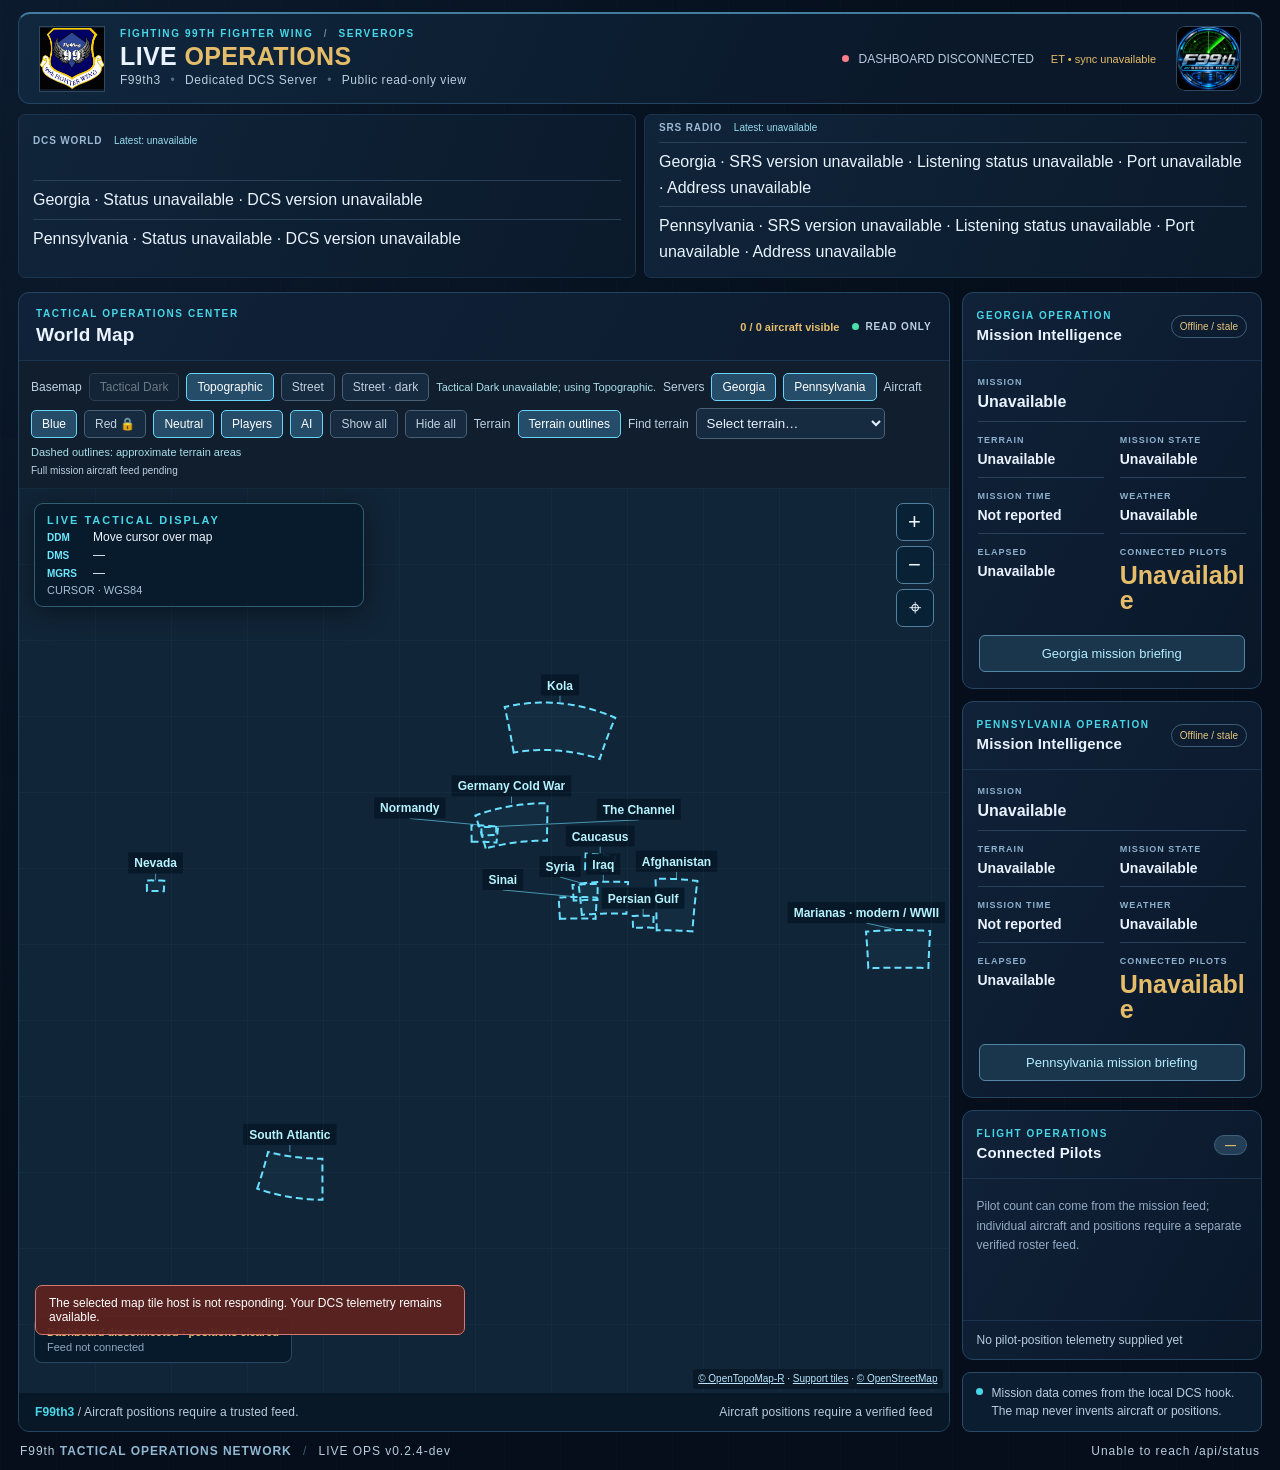
==== index.html @ 7acd41da "Publish Live Ops dashboard, telemetry hooks and Windows launcher" ====
<!doctype html>
<html lang="en">
<head>
  <meta charset="utf-8">
  <meta name="viewport" content="width=device-width,initial-scale=1">
  <meta name="theme-color" content="#06101d">
  <meta name="description" content="F99th Fighting 99th Fighter Wing — read-only operations dashboard">
  <title>F99th | Live Operations v0.2.4-dev</title>
  <link rel="stylesheet" href="/style.css">
  <script src="/terrain-outlines.js" defer></script>
  <script src="/mgrs.js" defer></script>
  <script src="/coordinates.js" defer></script>
  <script src="/app.js" defer></script>
</head>
<body>
<div class="app-shell">
  <header class="masthead">
    <div class="identity">
      <div class="brand-logo" aria-label="F99th squadron emblem">
        <img src="/assets/f99th-patch.jpg" alt="Original F99th squadron patch">
        <span class="logo-fallback">F<span>99</span>th</span>
      </div>
      <div class="masthead-titles">
        <div class="overline">FIGHTING 99TH FIGHTER WING <span class="slash">/</span> SERVEROPS</div>
        <h1>LIVE <em>OPERATIONS</em></h1>
        <div class="subline">F99th3 <span>•</span> Dedicated DCS Server <span>•</span> Public read-only view</div>
      </div>
    </div>
    <div class="masthead-right">
      <div class="link-health"><span class="light" id="connection-light"></span><span id="connection-state">Connecting to F99th3</span><small id="clock">--:--:--</small></div>
      <div class="bot-logo" aria-label="F99th ServerOps bot graphic">
        <img src="/assets/serverops-bot.png" alt="F99th ServerOps bot logo">
        <span class="bot-fallback">SERVER<br>OPS</span>
      </div>
    </div>
  </header>

  <section class="services" aria-label="Server health">
    <div class="service"><span class="service-label">DCS WORLD <a id="dcs-latest" class="release-version" href="https://www.digitalcombatsimulator.com/en/news/changelog/" target="_blank" rel="noopener">Latest: checking…</a></span><div id="dcs-details" class="service-details">Checking both servers…</div></div>
    <div class="service"><span class="service-label">SRS RADIO <a id="srs-latest" class="release-version" href="https://github.com/ciribob/DCS-SimpleRadioStandalone/releases/latest" target="_blank" rel="noopener">Latest: checking…</a></span><div id="srs-details" class="service-details">Checking both servers…</div></div>
  </section>

  <main class="operations-layout">
    <section class="map-panel" aria-label="Large tactical map">
      <div class="panel-top map-top">
        <div><div class="eyebrow">TACTICAL OPERATIONS CENTER</div><h2>World Map</h2></div>
        <div class="map-heading-right"><span class="map-data-label" id="map-data-label">Telemetry pending</span><span class="view-live"><span class="blink-dot"></span>READ ONLY</span></div>
      </div>
      <div class="layer-toolbar" aria-label="Map layers">
        <span>Basemap</span><button type="button" data-basemap="tactical" aria-pressed="false" disabled title="CARTO configuration loading">Tactical Dark</button><button type="button" data-basemap="topo" aria-pressed="true">Topographic</button><button type="button" data-basemap="street" aria-pressed="false">Street</button><button type="button" data-basemap="dark" aria-pressed="false">Street · dark</button><span id="carto-status" class="terrain-legend"></span>
        <span>Servers</span><button type="button" data-site="georgia" aria-pressed="true">Georgia</button><button type="button" data-site="pennsylvania" aria-pressed="true">Pennsylvania</button>
        <span>Aircraft</span><button type="button" data-filter="blue" aria-pressed="true">Blue</button><button type="button" data-filter="red" aria-pressed="false">Red 🔒</button><button type="button" data-filter="neutral" aria-pressed="true">Neutral</button><button type="button" data-filter="players" aria-pressed="true">Players</button><button type="button" data-filter="ai" aria-pressed="true">AI</button><button type="button" id="aircraft-all">Show all</button><button type="button" id="aircraft-none">Hide all</button>
        <span>Terrain</span><button type="button" id="terrain-toggle" aria-pressed="true">Terrain outlines</button><label for="terrain-select">Find terrain</label><select id="terrain-select"><option value="">Select terrain…</option></select><span class="terrain-legend">Dashed outlines: approximate terrain areas</span>
        <span id="terrain-label-note" class="terrain-legend"></span><small id="aircraft-scope">Full mission aircraft feed pending</small>
      </div>
      <div id="map" class="map-viewport" role="region" tabindex="0" aria-label="Interactive world map. Arrow keys pan, plus and minus zoom, Home recenters. Drag to pan or scroll to zoom.">
        <div class="geo-map" id="geo-map" aria-label="OpenTopoMap geographic basemap"></div>
        <div class="map-grid" aria-hidden="true"></div>
        <div id="tile-warning" class="tile-warning" hidden>The geographic map is loading…</div>
        <button type="button" id="map-fallback" hidden>Use Street · dark instead</button><div class="map-planes" id="map-planes"></div>
        <div class="map-overlay-head"><span class="overlay-kicker">LIVE TACTICAL DISPLAY</span><div class="cursor-row"><b>DDM</b><span id="map-coordinate">Move cursor over map</span></div><div class="cursor-row"><b>DMS</b><span id="map-dms">—</span></div><div class="cursor-row"><b>MGRS</b><span id="map-mgrs">—</span></div><span>CURSOR · WGS84</span></div>
        <div class="map-overlay-bottom"><span class="map-signal" id="map-signal">Awaiting mission telemetry</span><span class="map-timing" id="map-updated">Feed not connected</span></div>
        <div class="map-controls"><button type="button" id="zoom-in" aria-label="Zoom map in">+</button><button type="button" id="zoom-out" aria-label="Zoom map out">−</button><button type="button" id="map-home" aria-label="Recenter map">⌖</button></div>
        <div class="osm-credit" id="map-credit"><a href="https://github.com/sletuffe/OpenTopoMap" target="_blank" rel="noopener">© OpenTopoMap-R</a> · <a href="https://openmaps.fr/donate" target="_blank" rel="noopener">Support tiles</a> · <a href="https://www.openstreetmap.org/copyright" target="_blank" rel="noopener">© OpenStreetMap</a></div>
      </div>
      <div class="map-footer"><span><b class="cyan">F99th3</b> / <span id="map-source-footer">Aircraft positions require a trusted feed.</span></span><span id="map-data-footer">Aircraft positions require a verified feed</span></div>
    </section>

    <aside class="intel-column">
<section class="intel-panel"><div class="panel-top"><div><div class="eyebrow">GEORGIA OPERATION</div><h2>Mission Intelligence</h2></div><span class="feed-tag" id="georgia-feed">Awaiting feed</span></div><div class="mission-data"><div class="datum mission-field"><span>MISSION</span><strong id="georgia-mission">—</strong></div><div class="datum "><span>TERRAIN</span><strong id="georgia-terrain">—</strong></div><div class="datum "><span>MISSION STATE</span><strong id="georgia-state">—</strong></div><div class="datum "><span>MISSION TIME</span><strong id="georgia-clock">—</strong></div><div class="datum "><span>WEATHER</span><strong id="georgia-weather">—</strong></div><div class="datum "><span>ELAPSED</span><strong id="georgia-elapsed">—</strong></div><div class="datum "><span>CONNECTED PILOTS</span><strong id="georgia-count" class=large-count>—</strong></div></div><a class="brief-link" href="/briefings?server=georgia">Georgia mission briefing</a></section>
<section class="intel-panel"><div class="panel-top"><div><div class="eyebrow">PENNSYLVANIA OPERATION</div><h2>Mission Intelligence</h2></div><span class="feed-tag" id="pennsylvania-feed">Awaiting feed</span></div><div class="mission-data"><div class="datum mission-field"><span>MISSION</span><strong id="pennsylvania-mission">—</strong></div><div class="datum "><span>TERRAIN</span><strong id="pennsylvania-terrain">—</strong></div><div class="datum "><span>MISSION STATE</span><strong id="pennsylvania-state">—</strong></div><div class="datum "><span>MISSION TIME</span><strong id="pennsylvania-clock">—</strong></div><div class="datum "><span>WEATHER</span><strong id="pennsylvania-weather">—</strong></div><div class="datum "><span>ELAPSED</span><strong id="pennsylvania-elapsed">—</strong></div><div class="datum "><span>CONNECTED PILOTS</span><strong id="pennsylvania-count" class=large-count>—</strong></div></div><a class="brief-link" href="/briefings?server=pennsylvania">Pennsylvania mission briefing</a></section>
      <section class="intel-panel pilots-panel">
        <div class="panel-top"><div><div class="eyebrow">FLIGHT OPERATIONS</div><h2>Connected Pilots</h2></div><span class="count-pill" id="roster-count">—</span></div>
        <div id="roster" class="roster"><p class="empty-roster">Awaiting verified roster feed. Mission pilot count may still be available.</p></div>
        <div class="roster-footer" id="roster-note">Read-only • No individual identities shown without a trusted feed</div>
      </section>
      <section class="tiny-note"><span class="note-light"></span><span>Mission data comes from the local DCS hook. The map never invents aircraft or positions.</span></section>
    </aside>
  </main>
  <footer class="site-footer"><span>F99th <b>TACTICAL OPERATIONS NETWORK</b> <span class="sep">/</span> LIVE OPS v0.2.4-dev</span><span id="last-check">First update pending</span></footer>
</div>
<dialog id="red-dialog" aria-labelledby="red-title"><h2 id="red-title">Unlock red aircraft</h2><p>Enter the red coalition password.</p><label>Password <input id="red-password" type="password" autocomplete="off"></label><p id="red-error" role="alert"></p><button type="button" id="red-unlock">Unlock</button><button type="button" id="red-cancel">Cancel</button></dialog>
</body>
</html>
---- style.css ----
:root{color-scheme:dark;--bg:#050e1a;--panel:#0d1b2d;--panel2:#112238;--line:#234562;--line2:#1a3450;--fg:#eaf3ff;--dim:#91a8c1;--cyan:#48d7e8;--gold:#e5bd6a;--green:#4bdfa8;--red:#fa7f8a;--warn:#f2c978}
*{box-sizing:border-box}html,body{margin:0;min-height:100%;font-family:Segoe UI,Inter,Arial,sans-serif;background:var(--bg);color:var(--fg)}body{background-image:radial-gradient(ellipse at top left,#12274180,transparent 58%),linear-gradient(90deg,#ffffff03 1px,transparent 1px);background-size:auto,56px 56px}button{font:inherit}.app-shell{max-width:2160px;margin:0 auto;padding:12px 18px 0}
.masthead{height:92px;border:1px solid var(--line);border-top:2px solid #427da0;background:linear-gradient(115deg,#10273e,#0a1829 75%);border-radius:12px;display:flex;align-items:center;justify-content:space-between;padding:11px 20px;gap:20px}
.identity{display:flex;align-items:center;gap:15px;min-width:0}.brand-logo{width:66px;height:66px;border-radius:50%;border:1px solid #6b8dac66;background:#0b192a;display:grid;place-items:center;flex-shrink:0;overflow:hidden;position:relative}.brand-logo img{position:absolute;inset:0;width:100%;height:100%;object-fit:contain;background:#0b1825;z-index:1}.brand-logo img[hidden]{display:none}.logo-fallback{font-size:15px;font-weight:850;color:var(--gold);letter-spacing:-.07em}.logo-fallback span{font-size:19px}
.overline,.eyebrow{font-size:10px;color:var(--cyan);letter-spacing:.16em;font-weight:750}.slash{color:#64819f;margin:0 6px}.masthead h1{font-size:25px;margin:3px 0 1px;line-height:1.15;letter-spacing:.015em}.masthead h1 em{font-style:normal;color:var(--gold)}.subline{font-size:11px;color:var(--dim);letter-spacing:.045em}.subline span{color:#50718f;padding:0 6px}.masthead-right{display:flex;align-items:center;gap:20px;flex-shrink:0}.link-health{display:flex;align-items:center;gap:9px;color:#b8ccdf;font-size:12px}.link-health small{font-size:11px;color:var(--gold);padding-left:8px;font-variant-numeric:tabular-nums}.light,.service-light,.blink-dot,.note-light{width:7px;height:7px;border-radius:100%;display:inline-block;background:#70859e;flex-shrink:0}.light.up,.service-light.up{background:var(--green);box-shadow:0 0 12px #4bdfa87f}.light.down,.service-light.down{background:var(--red)}.service-light.warn,.light.warn{background:var(--warn)}.bot-logo{width:65px;height:65px;border:1px solid #6685a35b;border-radius:9px;display:grid;place-items:center;position:relative;background:#10263e;overflow:hidden}.bot-logo img{position:absolute;inset:0;width:100%;height:100%;object-fit:contain;background:#10263e;z-index:1}.bot-logo img[hidden]{display:none}.bot-fallback{text-align:center;font-size:11px;font-weight:900;line-height:1.1;letter-spacing:.07em;color:var(--gold)}
.services{display:grid;grid-template-columns:repeat(4,minmax(0,1fr));gap:8px;margin:10px 0}.service{display:flex;align-items:center;gap:9px;min-height:46px;padding:7px 14px;border:1px solid var(--line2);background:linear-gradient(110deg,#10243a,#0b1a2b);border-radius:7px;min-width:0}.service-label{font-weight:750;color:#9db9d4;font-size:10px;letter-spacing:.085em;white-space:nowrap}.service strong{margin-left:auto;font-size:12px;color:#d9ecff;white-space:nowrap;font-weight:650}.service strong.off{color:#e79aa5}.service strong.unknown{color:#9db3c6}
.operations-layout{display:grid;grid-template-columns:minmax(0,3.1fr) minmax(270px,1fr);gap:12px;align-items:stretch;min-height:calc(100vh - 201px)}.map-panel,.intel-panel{border:1px solid var(--line);background:linear-gradient(120deg,#102239,#0a1729);border-radius:11px;overflow:hidden;min-width:0}.map-panel{display:flex;flex-direction:column;min-height:610px}.panel-top{display:flex;align-items:center;justify-content:space-between;gap:9px;padding:16px 17px 13px;border-bottom:1px solid var(--line2);min-height:74px}.panel-top h2{margin:5px 0 0;font-size:17px;letter-spacing:.01em}.map-top{padding:12px 17px;min-height:68px}.map-top h2{font-size:19px}.tiny-muted{font-weight:400;color:#7f99b3;font-size:12px}.map-heading-right{display:flex;align-items:center;gap:13px}.map-data-label{font-size:11px;color:var(--gold);font-weight:650}.view-live{font-size:10px;letter-spacing:.09em;font-weight:750;color:#bbd0e5;white-space:nowrap}.blink-dot{background:var(--green);margin-right:6px}
.map-viewport{position:relative;isolation:isolate;flex:1;min-height:510px;overflow:hidden;background:#101f2e;touch-action:none;cursor:grab}.map-viewport:active{cursor:grabbing}.map-tiles{position:absolute;inset:0;z-index:-2;overflow:hidden}.tile{position:absolute;width:256px;height:256px;user-select:none;pointer-events:none;filter:grayscale(.23) brightness(.64) contrast(1.19) saturate(.67)}.map-tiles:after{content:"";position:absolute;inset:0;pointer-events:none;background:linear-gradient(150deg,#01122233,#092b4666);z-index:1}.map-grid{position:absolute;inset:0;pointer-events:none;background-image:linear-gradient(#61c8ec0b 1px,transparent 1px),linear-gradient(90deg,#61c8ec0b 1px,transparent 1px);background-size:76px 76px;z-index:0}.map-planes{position:absolute;inset:0;z-index:2;pointer-events:none}.plane-pin{position:absolute;transform:translate(-50%,-50%);border:1px solid #addff5;background:#164467ee;color:#fff;padding:5px 7px;border-radius:8px;font-size:12px;white-space:nowrap;box-shadow:0 4px 16px #0009;pointer-events:auto}.plane-pin.red{background:#732b37ee;border-color:#fc8e9c}.plane-pin.blue{background:#164467ee}.plane-pin small{display:block;color:#b7d4e6;font-size:9px}.plane-pin:before{content:"✈";color:var(--gold);margin-right:5px;font-size:15px}
.map-overlay-head{position:absolute;left:15px;top:15px;z-index:2;display:flex;flex-direction:column;gap:4px;max-width:70%;border:1px solid #68b6d36e;background:#071a2bdc;padding:12px 16px;border-radius:9px;box-shadow:0 4px 28px #0007;pointer-events:none}.map-overlay-head strong{font-size:18px;letter-spacing:.06em}.map-overlay-head span:last-child{font-size:11px;color:#a9c1d5;font-variant-numeric:tabular-nums}.overlay-kicker{font-size:9px;letter-spacing:.18em;color:var(--cyan);font-weight:850}.map-overlay-bottom{position:absolute;left:15px;bottom:30px;z-index:2;display:flex;flex-direction:column;gap:3px;padding:9px 12px;border:1px solid #45718f88;background:#071a2be9;border-radius:8px;font-size:11px;color:#cddded;pointer-events:none}.map-signal{color:var(--gold);font-weight:750}.map-timing{color:var(--dim)}.map-controls{position:absolute;right:15px;top:15px;z-index:3;display:flex;flex-direction:column;gap:5px}.map-controls button{width:38px;height:38px;border:1px solid #537f9e;background:#092135ea;color:#eef5ff;border-radius:7px;font-size:22px;cursor:pointer}.map-controls button:hover{background:#17476a}.osm-credit{position:absolute;right:6px;bottom:4px;z-index:3;font-size:10px;color:#f2f7fa;background:#12202aaf;padding:3px 5px;border-radius:3px}.osm-credit a{color:#b7e5ff}.map-footer{background:#091827;color:#97b0c7;display:flex;justify-content:space-between;gap:12px;font-size:10px;padding:10px 16px;letter-spacing:.01em}.map-footer>span:last-child{white-space:nowrap}.cyan{color:var(--cyan)}
.intel-column{display:flex;flex-direction:column;gap:12px;min-width:0}.intel-panel{flex:0 0 auto}.intel-panel .panel-top{min-height:68px;padding:11px 14px}.intel-panel .panel-top h2{font-size:15px}.feed-tag{border:1px solid #3c5e7a;border-radius:14px;padding:5px 8px;color:#e6c57e;font-size:10px;white-space:nowrap}.feed-tag.up{color:var(--green);border-color:#376a65}.mission-data{padding:3px 15px 12px;display:grid;grid-template-columns:1fr 1fr;column-gap:16px}.datum{display:flex;flex-direction:column;gap:6px;border-bottom:1px solid #29415b;padding:13px 0 10px;min-width:0}.datum span{font-weight:800;letter-spacing:.11em;font-size:9px;color:#8cb0ce}.datum strong{font-weight:640;font-size:14px;overflow-wrap:anywhere}.datum.mission-field{grid-column:span 2}.datum.mission-field strong{font-size:16px}.datum:nth-last-child(-n+2){border-bottom:0}.datum .large-count{font-size:25px;color:var(--gold);line-height:1}
.pilots-panel{flex:1;min-height:250px;display:flex;flex-direction:column}.roster{min-height:140px;overflow-y:auto;flex:1;padding:4px 0}.empty-roster{margin:14px;color:#93abc4;font-size:12px;line-height:1.6}.roster-row{border-bottom:1px solid #1d3b57;padding:10px 14px;display:flex;align-items:center;justify-content:space-between;gap:12px}.roster-row strong{font-size:12px}.roster-row span{font-size:10px;color:#92acc7}.roster-row.red{border-left:3px solid var(--red)}.roster-row.blue{border-left:3px solid #3caef9}.roster-footer{border-top:1px solid var(--line2);padding:10px 14px;color:#829db6;font-size:10px;line-height:1.5}.count-pill{border-radius:16px;background:#243e56;border:1px solid #3e607d;color:var(--gold);font-weight:800;padding:3px 10px;font-size:11px}.tiny-note{border:1px solid #294b67;border-radius:8px;background:#0b1e31;display:flex;align-items:start;gap:9px;color:#a8bdce;font-size:11px;padding:11px 13px;line-height:1.45}.tiny-note .note-light{background:var(--cyan);margin-top:4px}
.site-footer{padding:10px 2px;color:#708ba4;font-size:10px;letter-spacing:.08em;display:flex;justify-content:space-between;gap:10px}.site-footer b{color:#90b8d2}.site-footer .sep{padding:0 7px;color:#405d74}
@media(max-width:1080px){.operations-layout{grid-template-columns:minmax(0,2fr) minmax(260px,1fr)}.service{padding:7px 8px;gap:7px}.service-label{font-size:9px}.service strong{font-size:11px}.map-footer>span:last-child{display:none}}
@media(max-width:800px){.app-shell{padding:8px}.masthead{height:auto;min-height:84px;padding:10px}.brand-logo{width:55px;height:55px}.masthead h1{font-size:19px}.overline{font-size:8px}.subline{font-size:10px}.link-health small{display:none}.bot-logo{width:48px;height:48px}.services{grid-template-columns:repeat(2,minmax(0,1fr))}.operations-layout{grid-template-columns:1fr}.map-panel{min-height:580px}.map-viewport{min-height:460px}.intel-column{display:grid;grid-template-columns:1fr 1fr;gap:8px}.pilots-panel{min-height:270px}.tiny-note{grid-column:1/-1}.site-footer{flex-wrap:wrap}}
@media(max-width:560px){.masthead-right{gap:7px}.link-health{font-size:10px}.link-health #connection-state{max-width:93px}.overline{font-size:8px}.masthead h1{font-size:17px}.subline{font-size:9px}.brand-logo{width:45px;height:45px}.bot-logo{width:42px;height:42px}.services{gap:5px}.service{padding:7px 8px}.service-label{font-size:8px}.service strong{font-size:10px}.operations-layout{gap:8px}.map-panel{min-height:550px}.map-top .view-live{display:none}.map-viewport{min-height:440px}.intel-column{display:flex}.map-overlay-head strong{font-size:15px}.map-footer{font-size:9px}.site-footer{font-size:9px}}

/* v0.2.1: visible map-tile error, but no interruption to telemetry */
.tile-warning{position:absolute;z-index:14;bottom:58px;left:16px;max-width:min(430px,calc(100% - 32px));padding:10px 13px;background:rgba(92,34,31,.95);color:#fff;border:1px solid #d6796f;border-radius:7px;font-size:12px;pointer-events:none}
.tile-warning[hidden]{display:none!important}

/* v0.2.2: MapLibre + OpenFreeMap. Retain F99th mission overlays and controls. */
.geo-map{position:absolute;inset:0;z-index:0;background:#102537}
.geo-map .maplibregl-canvas{outline:none}
.map-grid{z-index:1}
.map-planes{display:none}
.map-overlay-head,.map-overlay-bottom{z-index:5}
.map-controls{z-index:8}
.osm-credit{z-index:9}
.geo-map .plane-pin{pointer-events:auto;cursor:pointer}

/* v0.2.3: dependency-free raster map. Browser fetches only visible map tiles. */
.geo-map{overflow:hidden;z-index:0;background:#112538}
.raster-tile-layer{position:absolute;inset:0;pointer-events:none;will-change:transform}
.map-raster-tile{position:absolute;width:256px;height:256px;max-width:none;user-select:none;pointer-events:none;filter:grayscale(.23) brightness(.71) contrast(1.16) saturate(.75)}
.map-viewport{touch-action:none}
.map-planes{display:block;pointer-events:none;z-index:4;will-change:transform}
.map-planes .plane-pin{transform:translate(-50%,-100%);background:#123958e8;padding:6px 9px;border-radius:7px;max-width:140px;box-shadow:0 3px 14px #000b}
.map-planes .plane-pin.red{background:#6d2738ee}
.osm-credit{background:#0b1926e7;max-width:calc(100% - 12px);line-height:1.4}

.plane-pin:before{content:none}.heading-arrow{display:inline-block;margin-right:6px;color:var(--gold);font-size:20px;line-height:1}.flight-details{display:block;color:#b7d4e6;font-size:10px;margin-top:5px}

.layer-toolbar{display:flex;flex-wrap:wrap;gap:7px;align-items:center;padding:12px;background:#101e2e;color:#bed1e2;font-size:12px}.layer-toolbar button{background:#172b40;color:#c1d2df;border:1px solid #486078;border-radius:5px;padding:6px 10px;cursor:pointer}.layer-toolbar button[aria-pressed=true]{background:#254c68;border-color:#69d4fa;color:white}.layer-toolbar small{flex-basis:100%}.dark-basemap .map-raster-tile{filter:invert(1) hue-rotate(180deg) brightness(.75) saturate(.6)}

.services{grid-template-columns:repeat(2,minmax(0,1fr))}.pilot-location{cursor:pointer;text-decoration:underline;text-underline-offset:3px}.pilot-location:focus-visible{outline:2px solid var(--cyan);outline-offset:3px}

.service{flex-wrap:wrap}.service small{flex-basis:100%;text-align:right;color:#b7d4e6}dialog{background:#112438;color:#e8f2ff;border:1px solid #7a9bb6;border-radius:12px;padding:24px;max-width:360px}dialog::backdrop{background:#000a}dialog input{display:block;margin:12px 0;padding:8px}dialog button{padding:8px 15px;margin-right:8px;cursor:pointer}#red-error{color:#ffb1b1}

.plane-pin.pennsylvania{outline:2px solid #f5c96b;outline-offset:2px}
.service-details{width:100%;line-height:1.6}.service-row{padding:6px 0;border-top:1px solid #284158;overflow-wrap:anywhere}.brief-nav{display:flex;flex-wrap:wrap;gap:20px;padding:12px 2px}.brief-nav a,.brief-link,.briefing-page>a{color:#82e4ff}.brief-link{display:block;padding:0 16px 16px}.briefing-page{max-width:1100px}.briefing-card{padding:24px;margin:16px 0}.briefing-text{white-space:pre-wrap;overflow-wrap:anywhere;line-height:1.7}.intel-column{overflow:visible}

.brief-nav button{background:#254c68;color:#e8f2ff;border:1px solid #69d4fa;border-radius:6px;padding:10px 16px;font:inherit;cursor:pointer}.brief-nav{align-items:center}#briefing-choices:not([hidden]){display:flex;gap:12px;flex-wrap:wrap}#briefing-choices a{padding:10px 14px;border:1px solid #486078;border-radius:6px;background:#172b40;text-decoration:none}.brief-nav button:focus-visible,#briefing-choices a:focus-visible{outline:2px solid #82e4ff;outline-offset:3px}
.terrain-outlines{position:absolute;inset:0;z-index:2;pointer-events:none}.terrain-legend{font-size:11px;color:#a9dfeb}.layer-toolbar select{background:#172b40;color:#e8f2ff;border:1px solid #486078;border-radius:5px;padding:6px;max-width:220px}
.roster-footer,.map-footer,.site-footer,.tiny-note,.subline{font-size:12px;line-height:1.5;color:#b8cddd}.map-viewport:focus-visible{outline:2px solid #82e4ff;outline-offset:-3px}.flight-details{font-size:12px}.overlay-kicker{font-size:11px}
#map-fallback{position:absolute;z-index:10;left:16px;bottom:85px;background:#183c55;color:#fff;border:1px solid #82e4ff;border-radius:6px;padding:10px;cursor:pointer}.layer-toolbar button:disabled{opacity:.5;cursor:not-allowed}

.cursor-row{display:grid;grid-template-columns:38px 1fr;gap:8px;align-items:baseline;font-variant-numeric:tabular-nums}.cursor-row b{font-size:10px;color:#6ee8ff}.map-overlay-head .cursor-row span{font-size:12px;color:#eef5ff;letter-spacing:0;white-space:nowrap}.map-overlay-head{max-width:calc(100% - 82px);padding:10px 12px}@media(max-width:560px){.map-overlay-head{left:8px;padding:8px}.cursor-row{grid-template-columns:30px 1fr;gap:4px}.map-overlay-head .cursor-row span{font-size:10px}}

.map-overlay-head{width:330px;box-sizing:border-box}

.brand-logo{border-radius:0}.brief-link{margin:0 16px 16px;padding:10px 12px;border:1px solid #5486a3;border-radius:6px;background:#19364d;color:#b5edff;text-decoration:none;text-align:center;font-size:13px}.brief-link:hover{background:#244d67}.brief-link:focus-visible{outline:2px solid #6ee8ff;outline-offset:3px}.release-version{color:#99ddf1;font-weight:500;text-decoration:none;letter-spacing:0;margin-left:8px}.release-version:hover{text-decoration:underline}.services{margin-bottom:14px}
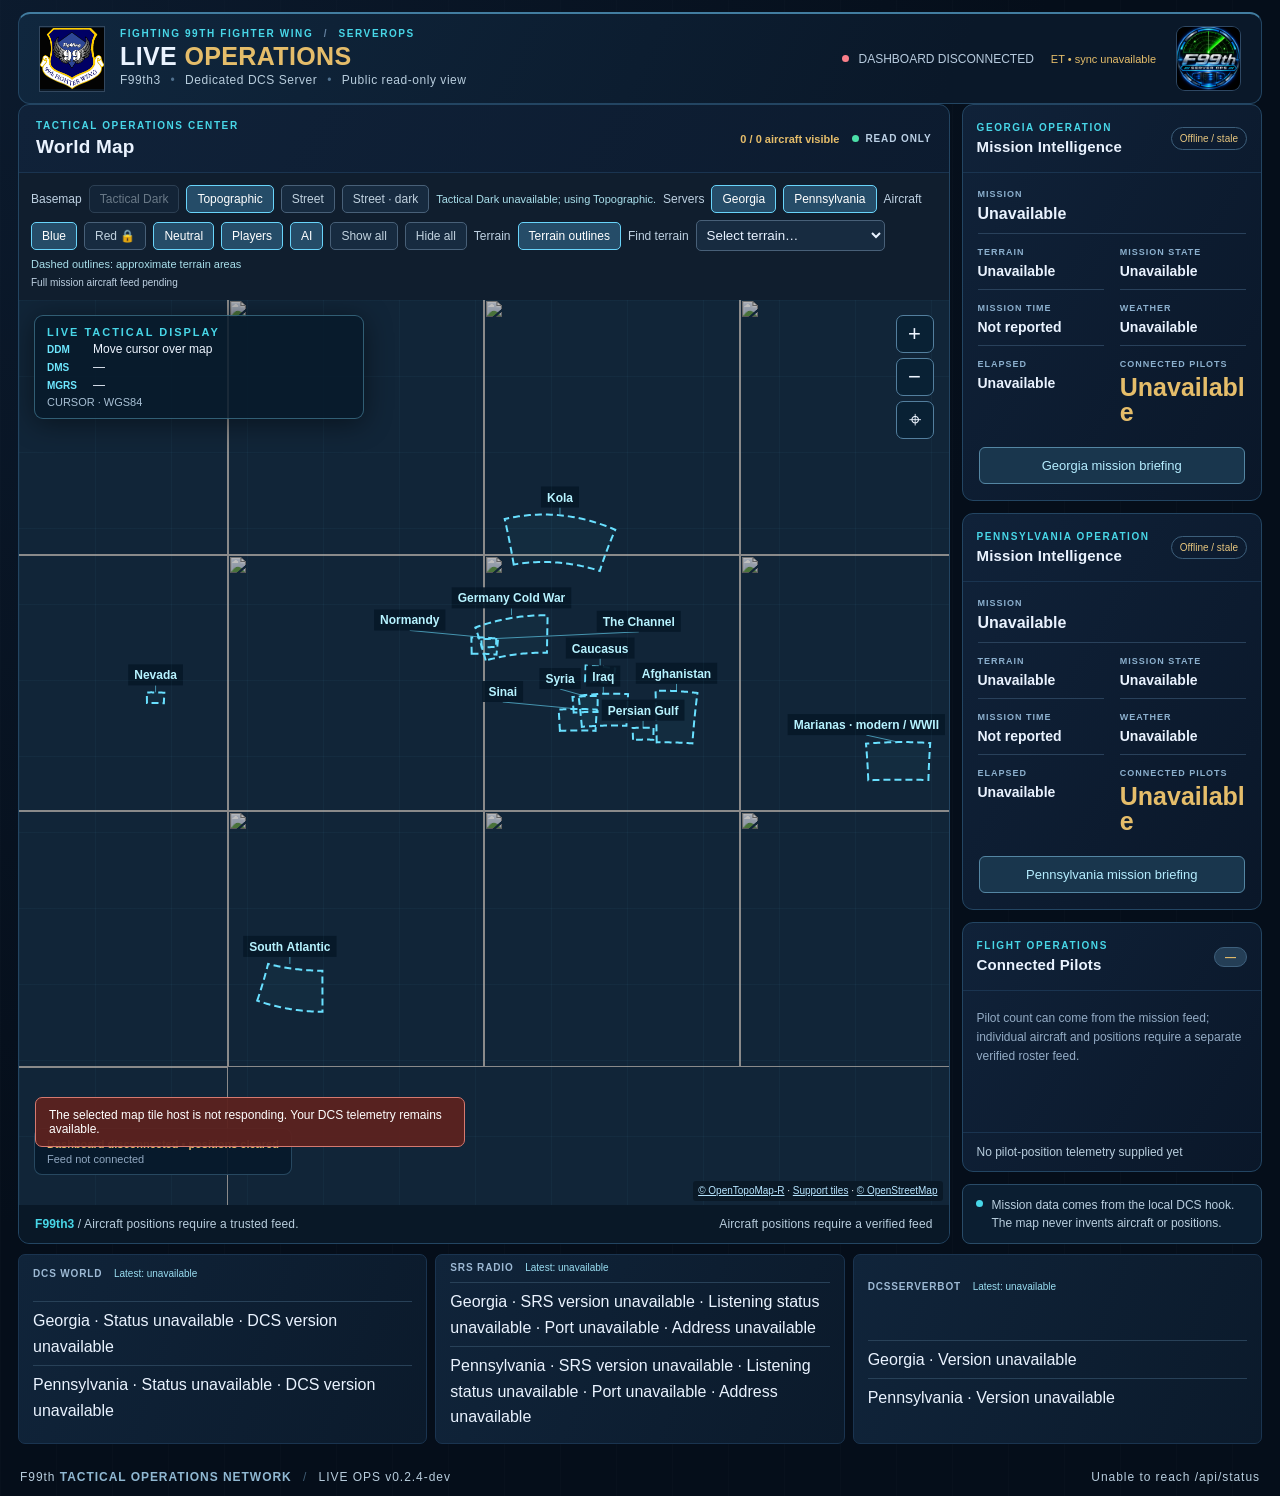
==== commit a863781a: "Show server health and DCSServerBot versions below the map" ====
--- a/index.html
+++ b/index.html
@@ -34,11 +34,6 @@
       </div>
     </div>
   </header>
-
-  <section class="services" aria-label="Server health">
-    <div class="service"><span class="service-label">DCS WORLD <a id="dcs-latest" class="release-version" href="https://www.digitalcombatsimulator.com/en/news/changelog/" target="_blank" rel="noopener">Latest: checking…</a></span><div id="dcs-details" class="service-details">Checking both servers…</div></div>
-    <div class="service"><span class="service-label">SRS RADIO <a id="srs-latest" class="release-version" href="https://github.com/ciribob/DCS-SimpleRadioStandalone/releases/latest" target="_blank" rel="noopener">Latest: checking…</a></span><div id="srs-details" class="service-details">Checking both servers…</div></div>
-  </section>
 
   <main class="operations-layout">
     <section class="map-panel" aria-label="Large tactical map">
@@ -77,6 +72,12 @@
       <section class="tiny-note"><span class="note-light"></span><span>Mission data comes from the local DCS hook. The map never invents aircraft or positions.</span></section>
     </aside>
   </main>
+
+  <section class="services" aria-label="Server health">
+    <div class="service"><span class="service-label">DCS WORLD <a id="dcs-latest" class="release-version" href="https://www.digitalcombatsimulator.com/en/news/changelog/" target="_blank" rel="noopener">Latest: checking…</a></span><div id="dcs-details" class="service-details">Checking both servers…</div></div>
+    <div class="service"><span class="service-label">SRS RADIO <a id="srs-latest" class="release-version" href="https://github.com/ciribob/DCS-SimpleRadioStandalone/releases/latest" target="_blank" rel="noopener">Latest: checking…</a></span><div id="srs-details" class="service-details">Checking both servers…</div></div>
+    <div class="service"><span class="service-label">DCSSERVERBOT <a id="bot-latest" class="release-version" href="https://github.com/Special-K-s-Flightsim-Bots/DCSServerBot/releases/latest" target="_blank" rel="noopener">Latest: checking…</a></span><div id="bot-details" class="service-details">Checking both servers…</div></div>
+  </section>
   <footer class="site-footer"><span>F99th <b>TACTICAL OPERATIONS NETWORK</b> <span class="sep">/</span> LIVE OPS v0.2.4-dev</span><span id="last-check">First update pending</span></footer>
 </div>
 <dialog id="red-dialog" aria-labelledby="red-title"><h2 id="red-title">Unlock red aircraft</h2><p>Enter the red coalition password.</p><label>Password <input id="red-password" type="password" autocomplete="off"></label><p id="red-error" role="alert"></p><button type="button" id="red-unlock">Unlock</button><button type="button" id="red-cancel">Cancel</button></dialog>
--- a/style.css
+++ b/style.css
@@ -42,7 +42,7 @@
 
 .layer-toolbar{display:flex;flex-wrap:wrap;gap:7px;align-items:center;padding:12px;background:#101e2e;color:#bed1e2;font-size:12px}.layer-toolbar button{background:#172b40;color:#c1d2df;border:1px solid #486078;border-radius:5px;padding:6px 10px;cursor:pointer}.layer-toolbar button[aria-pressed=true]{background:#254c68;border-color:#69d4fa;color:white}.layer-toolbar small{flex-basis:100%}.dark-basemap .map-raster-tile{filter:invert(1) hue-rotate(180deg) brightness(.75) saturate(.6)}
 
-.services{grid-template-columns:repeat(2,minmax(0,1fr))}.pilot-location{cursor:pointer;text-decoration:underline;text-underline-offset:3px}.pilot-location:focus-visible{outline:2px solid var(--cyan);outline-offset:3px}
+.services{grid-template-columns:repeat(3,minmax(0,1fr))}@media(max-width:800px){.services{grid-template-columns:1fr}}.pilot-location{cursor:pointer;text-decoration:underline;text-underline-offset:3px}.pilot-location:focus-visible{outline:2px solid var(--cyan);outline-offset:3px}
 
 .service{flex-wrap:wrap}.service small{flex-basis:100%;text-align:right;color:#b7d4e6}dialog{background:#112438;color:#e8f2ff;border:1px solid #7a9bb6;border-radius:12px;padding:24px;max-width:360px}dialog::backdrop{background:#000a}dialog input{display:block;margin:12px 0;padding:8px}dialog button{padding:8px 15px;margin-right:8px;cursor:pointer}#red-error{color:#ffb1b1}
 
